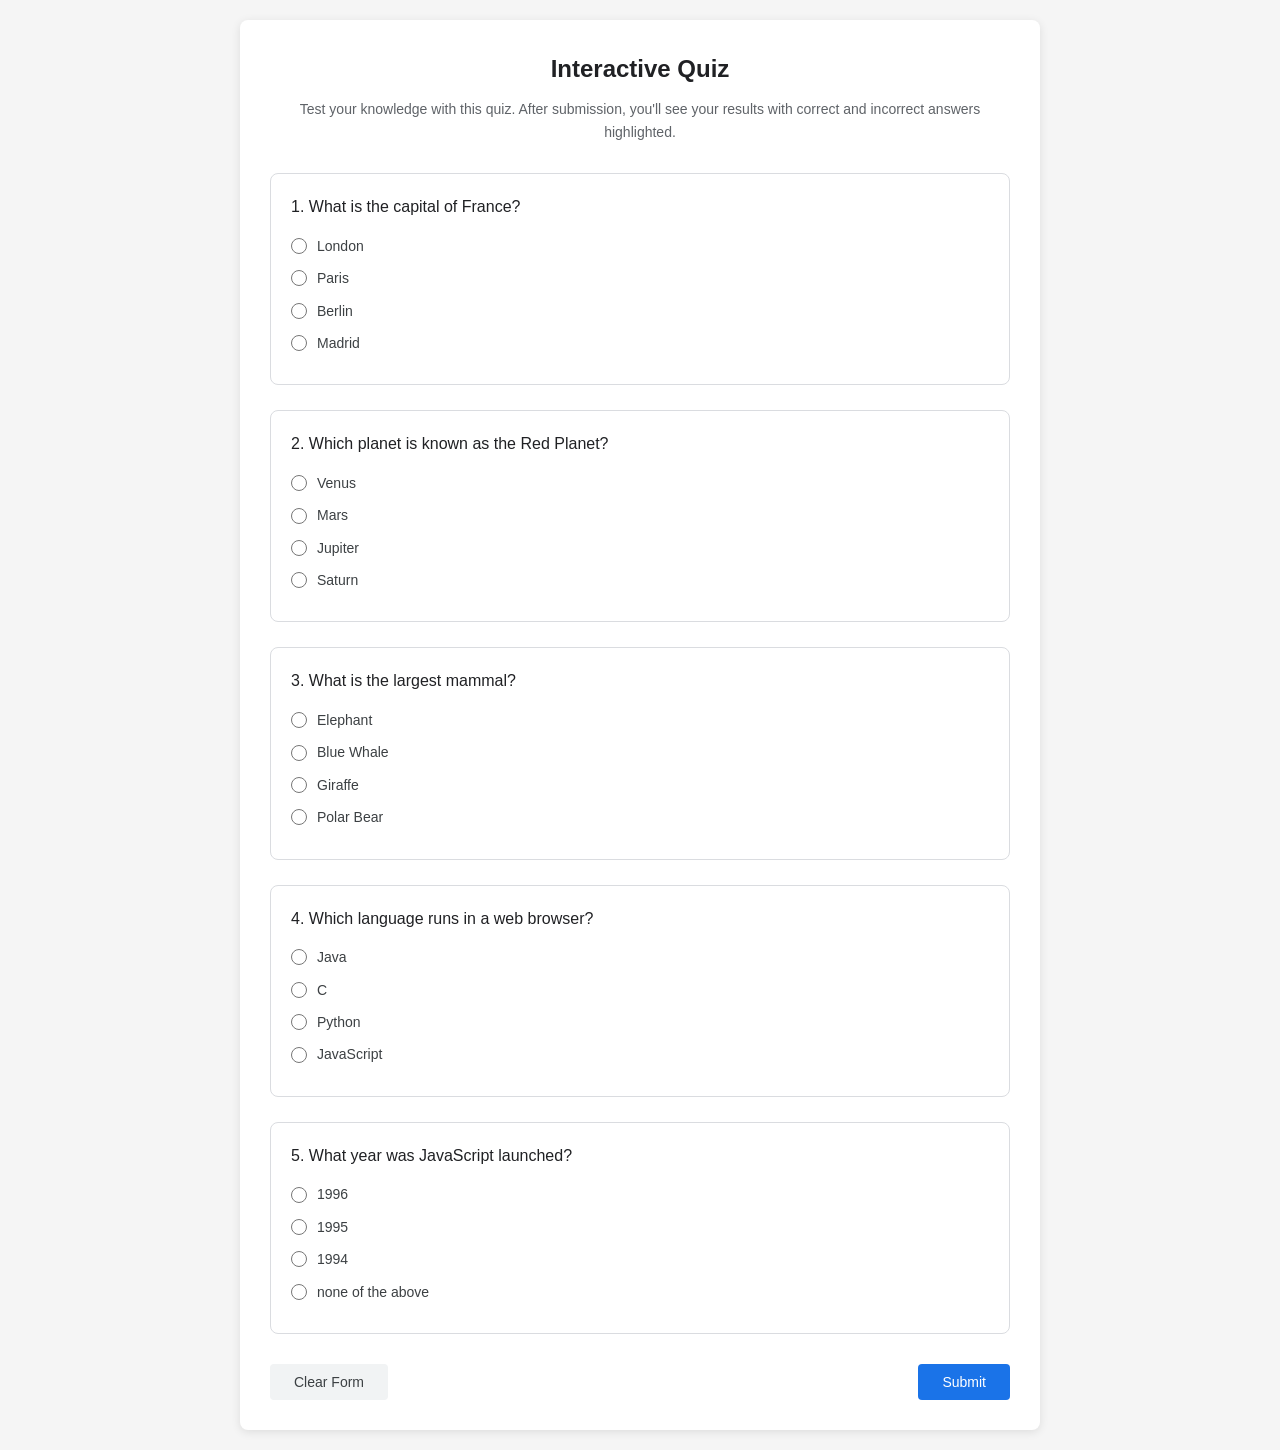
==== Users/Entreprenuership/Midterm/index.html @ be075874 "first version of multiple choice quiz" ====
<!DOCTYPE html>
<html lang="en">
<head>
    <meta charset="UTF-8">
    <meta name="viewport" content="width=device-width, initial-scale=1.0">
    <title>Interactive Quiz Form</title>
    <style>
        /* Reset and base styles */
        * {
            box-sizing: border-box;
            margin: 0;
            padding: 0;
            font-family: 'Roboto', Arial, sans-serif;
        }

        body {
            background-color: #f5f5f5;
            padding: 20px;
            line-height: 1.6;
        }

        /* BEM Block: form-container */
        .form-container {
            max-width: 800px;
            margin: 0 auto;
            background: white;
            padding: 30px;
            border-radius: 8px;
            box-shadow: 0 2px 10px rgba(0, 0, 0, 0.1);
        }

        /* BEM Block: quiz-header */
        .quiz-header {
            text-align: center;
            margin-bottom: 30px;
        }

        .quiz-header__title {
            color: #202124;
            font-size: 24px;
            margin-bottom: 10px;
        }

        .quiz-header__description {
            color: #5f6368;
            font-size: 14px;
        }

        /* BEM Block: question */
        .question {
            margin-bottom: 25px;
            padding: 20px;
            border: 1px solid #dadce0;
            border-radius: 8px;
            transition: all 0.3s ease;
        }

        .question--correct {
            border-left: 4px solid #34a853;
            background-color: #e6f4ea;
        }

        .question--incorrect {
            border-left: 4px solid #ea4335;
            background-color: #fce8e6;
        }

        .question__text {
            font-size: 16px;
            font-weight: 500;
            color: #202124;
            margin-bottom: 15px;
        }

        .question__required {
            color: #d93025;
            margin-left: 5px;
        }

        /* BEM Block: option */
        .option {
            display: flex;
            align-items: center;
            margin-bottom: 10px;
        }

        .option__input {
            margin-right: 10px;
            width: 16px;
            height: 16px;
        }

        .option__label {
            font-size: 14px;
            color: #3c4043;
        }

        /* BEM Block: form-actions */
        .form-actions {
            display: flex;
            justify-content: space-between;
            margin-top: 30px;
        }

        /* BEM Block: button */
        .button {
            padding: 10px 24px;
            border-radius: 4px;
            font-size: 14px;
            font-weight: 500;
            cursor: pointer;
            border: none;
            transition: background-color 0.3s;
        }

        .button--submit {
            background-color: #1a73e8;
            color: white;
        }

        .button--submit:hover {
            background-color: #1765cc;
        }

        .button--reset {
            background-color: #f1f3f4;
            color: #3c4043;
        }

        .button--reset:hover {
            background-color: #e8eaed;
        }

        /* BEM Block: results */
        .results {
            margin-top: 30px;
            padding: 20px;
            border-radius: 8px;
            background-color: #f8f9fa;
            display: none;
        }

        .results__title {
            font-size: 20px;
            margin-bottom: 15px;
            color: #202124;
        }

        .results__score {
            font-size: 18px;
            font-weight: 500;
            margin-bottom: 15px;
        }

        .results__score--highlight {
            color: #1a73e8;
        }

        /* Responsive adjustments */
        @media (max-width: 600px) {
            .form-container {
                padding: 15px;
            }

            .form-actions {
                flex-direction: column;
            }

            .button {
                width: 100%;
                margin-bottom: 10px;
            }
        }
    </style>
</head>
<body>
    <div class="form-container">
        <div class="quiz-header">
            <h1 class="quiz-header__title">Interactive Quiz</h1>
            <p class="quiz-header__description">Test your knowledge with this quiz. After submission, you'll see your results with correct and incorrect answers highlighted.</p>
        </div>

        <form id="quizForm">
            <!-- Questions will be added here by JavaScript -->
        </form>

        <div class="form-actions">
            <button type="button" class="button button--reset" id="resetBtn">Clear Form</button>
            <button type="submit" class="button button--submit" id="submitBtn">Submit</button>
        </div>

        <div class="results" id="resultsContainer">
            <h2 class="results__title">Quiz Results</h2>
            <div class="results__score">Your score: <span class="results__score--highlight" id="scoreDisplay">0</span> out of <span id="totalQuestionsDisplay">0</span></div>
            <div id="resultsDetails"></div>
        </div>
    </div>

    <script>
        document.addEventListener('DOMContentLoaded', function() {
            // Quiz data - you can modify or add more questions here
            const quizData = [
                {
                    question: "What is the capital of France?",
                    options: ["London", "Paris", "Berlin", "Madrid"],
                    correctAnswer: "Paris"
                },
                {
                    question: "Which planet is known as the Red Planet?",
                    options: ["Venus", "Mars", "Jupiter", "Saturn"],
                    correctAnswer: "Mars"
                },
                {
                    question: "What is the largest mammal?",
                    options: ["Elephant", "Blue Whale", "Giraffe", "Polar Bear"],
                    correctAnswer: "Blue Whale"
                },
                {
                    question: "Which language runs in a web browser?",
                    options: ["Java", "C", "Python", "JavaScript"],
                    correctAnswer: "JavaScript"
                },
                {
                    question: "What year was JavaScript launched?",
                    options: ["1996", "1995", "1994", "none of the above"],
                    correctAnswer: "1995"
                }
            ];

            const quizForm = document.getElementById('quizForm');
            const resultsContainer = document.getElementById('resultsContainer');
            const resultsDetails = document.getElementById('resultsDetails');
            const scoreDisplay = document.getElementById('scoreDisplay');
            const totalQuestionsDisplay = document.getElementById('totalQuestionsDisplay');
            const submitBtn = document.getElementById('submitBtn');
            const resetBtn = document.getElementById('resetBtn');

            // Render the quiz questions
            function renderQuiz() {
                quizForm.innerHTML = '';
                
                quizData.forEach((questionData, index) => {
                    const questionElement = document.createElement('div');
                    questionElement.className = 'question';
                    questionElement.id = `question-${index}`;
                    
                    const questionText = document.createElement('div');
                    questionText.className = 'question__text';
                    questionText.textContent = `${index + 1}. ${questionData.question}`;
                    
                    questionElement.appendChild(questionText);
                    
                    questionData.options.forEach((option, optionIndex) => {
                        const optionId = `q${index}-option${optionIndex}`;
                        
                        const optionContainer = document.createElement('div');
                        optionContainer.className = 'option';
                        
                        const input = document.createElement('input');
                        input.type = 'radio';
                        input.className = 'option__input';
                        input.name = `question-${index}`;
                        input.id = optionId;
                        input.value = option;
                        
                        const label = document.createElement('label');
                        label.className = 'option__label';
                        label.htmlFor = optionId;
                        label.textContent = option;
                        
                        optionContainer.appendChild(input);
                        optionContainer.appendChild(label);
                        questionElement.appendChild(optionContainer);
                    });
                    
                    quizForm.appendChild(questionElement);
                });
            }

            // Calculate and display results
            function showResults() {
                let score = 0;
                resultsDetails.innerHTML = '';
                
                quizData.forEach((questionData, index) => {
                    const questionElement = document.getElementById(`question-${index}`);
                    const selectedOption = document.querySelector(`input[name="question-${index}"]:checked`);
                    
                    // Reset question styling
                    questionElement.classList.remove('question--correct', 'question--incorrect');
                    
                    if (selectedOption) {
                        const isCorrect = selectedOption.value === questionData.correctAnswer;
                        
                        if (isCorrect) {
                            score++;
                            questionElement.classList.add('question--correct');
                        } else {
                            questionElement.classList.add('question--incorrect');
                        }
                        
                        // Add result details
                        const resultDetail = document.createElement('div');
                        resultDetail.className = 'question';
                        resultDetail.classList.add(isCorrect ? 'question--correct' : 'question--incorrect');
                        
                        const resultText = document.createElement('div');
                        resultText.className = 'question__text';
                        resultText.textContent = `${index + 1}. ${questionData.question}`;
                        
                        const userAnswer = document.createElement('p');
                        userAnswer.textContent = `Your answer: ${selectedOption.value}`;
                        userAnswer.style.margin = '5px 0';
                        userAnswer.style.color = isCorrect ? '#34a853' : '#ea4335';
                        
                        if (!isCorrect) {
                            const correctAnswer = document.createElement('p');
                            correctAnswer.textContent = `Correct answer: ${questionData.correctAnswer}`;
                            correctAnswer.style.margin = '5px 0';
                            correctAnswer.style.color = '#34a853';
                            resultDetail.appendChild(correctAnswer);
                        }
                        
                        resultDetail.appendChild(resultText);
                        resultDetail.appendChild(userAnswer);
                        resultsDetails.appendChild(resultDetail);
                    } else {
                        // No answer selected
                        questionElement.classList.add('question--incorrect');
                        
                        const resultDetail = document.createElement('div');
                        resultDetail.className = 'question question--incorrect';
                        
                        const resultText = document.createElement('div');
                        resultText.className = 'question__text';
                        resultText.textContent = `${index + 1}. ${questionData.question}`;
                        
                        const noAnswer = document.createElement('p');
                        noAnswer.textContent = 'You did not answer this question.';
                        noAnswer.style.margin = '5px 0';
                        noAnswer.style.color = '#ea4335';
                        
                        const correctAnswer = document.createElement('p');
                        correctAnswer.textContent = `Correct answer: ${questionData.correctAnswer}`;
                        correctAnswer.style.margin = '5px 0';
                        correctAnswer.style.color = '#34a853';
                        
                        resultDetail.appendChild(resultText);
                        resultDetail.appendChild(noAnswer);
                        resultDetail.appendChild(correctAnswer);
                        resultsDetails.appendChild(resultDetail);
                    }
                });
                
                // Display score
                scoreDisplay.textContent = score;
                totalQuestionsDisplay.textContent = quizData.length;
                resultsContainer.style.display = 'block';
                
                // Scroll to results
                resultsContainer.scrollIntoView({ behavior: 'smooth' });
            }

            // Reset the form
            function resetForm() {
                quizForm.reset();
                resultsContainer.style.display = 'none';
                
                // Reset question styling
                quizData.forEach((_, index) => {
                    const questionElement = document.getElementById(`question-${index}`);
                    questionElement.classList.remove('question--correct', 'question--incorrect');
                });
            }

            // Event listeners
            submitBtn.addEventListener('click', showResults);
            resetBtn.addEventListener('click', resetForm);

            // Initialize the quiz
            renderQuiz();
        });
    </script>
</body>
</html>
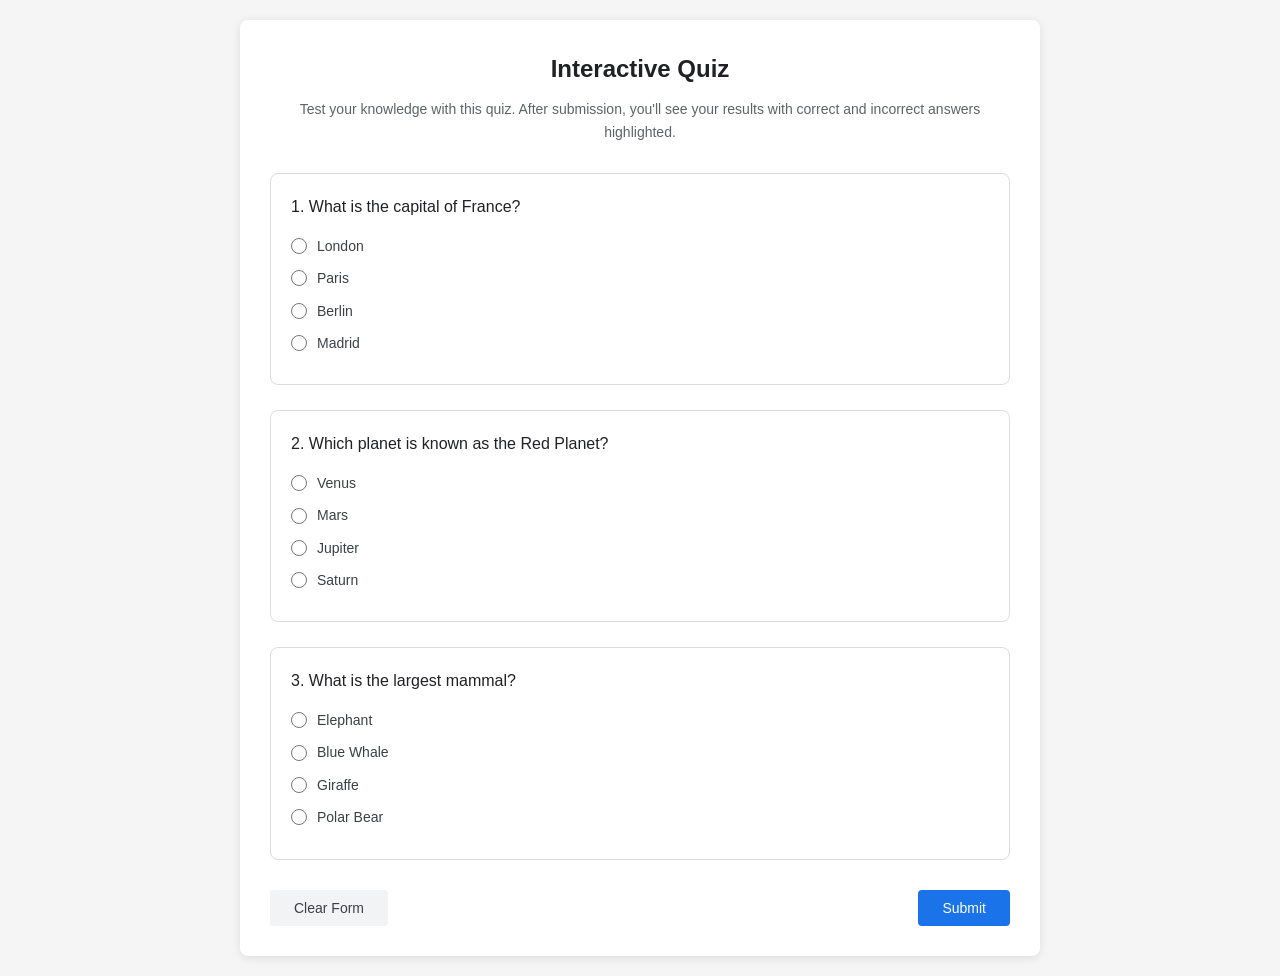
==== commit bbb5045a: "changing version" ====
--- a/Users/Entreprenuership/Midterm/index.html
+++ b/Users/Entreprenuership/Midterm/index.html
@@ -5,7 +5,6 @@
     <meta name="viewport" content="width=device-width, initial-scale=1.0">
     <title>Interactive Quiz Form</title>
     <style>
-        /* Reset and base styles */
         * {
             box-sizing: border-box;
             margin: 0;
@@ -19,7 +18,6 @@
             line-height: 1.6;
         }
 
-        /* BEM Block: form-container */
         .form-container {
             max-width: 800px;
             margin: 0 auto;
@@ -29,7 +27,6 @@
             box-shadow: 0 2px 10px rgba(0, 0, 0, 0.1);
         }
 
-        /* BEM Block: quiz-header */
         .quiz-header {
             text-align: center;
             margin-bottom: 30px;
@@ -46,7 +43,6 @@
             font-size: 14px;
         }
 
-        /* BEM Block: question */
         .question {
             margin-bottom: 25px;
             padding: 20px;
@@ -77,7 +73,6 @@
             margin-left: 5px;
         }
 
-        /* BEM Block: option */
         .option {
             display: flex;
             align-items: center;
@@ -95,14 +90,12 @@
             color: #3c4043;
         }
 
-        /* BEM Block: form-actions */
         .form-actions {
             display: flex;
             justify-content: space-between;
             margin-top: 30px;
         }
 
-        /* BEM Block: button */
         .button {
             padding: 10px 24px;
             border-radius: 4px;
@@ -131,7 +124,6 @@
             background-color: #e8eaed;
         }
 
-        /* BEM Block: results */
         .results {
             margin-top: 30px;
             padding: 20px;
@@ -156,7 +148,20 @@
             color: #1a73e8;
         }
 
-        /* Responsive adjustments */
+        .loading {
+            text-align: center;
+            padding: 20px;
+            font-size: 18px;
+            color: #5f6368;
+        }
+
+        .error-message {
+            color: #d93025;
+            text-align: center;
+            padding: 20px;
+            font-size: 16px;
+        }
+
         @media (max-width: 600px) {
             .form-container {
                 padding: 15px;
@@ -180,11 +185,12 @@
             <p class="quiz-header__description">Test your knowledge with this quiz. After submission, you'll see your results with correct and incorrect answers highlighted.</p>
         </div>
 
-        <form id="quizForm">
-            <!-- Questions will be added here by JavaScript -->
-        </form>
-
-        <div class="form-actions">
+        <div class="loading" id="loadingIndicator">Loading questions...</div>
+        <div class="error-message" id="errorMessage" style="display: none;"></div>
+
+        <form id="quizForm" style="display: none;"></form>
+
+        <div class="form-actions" id="formActions" style="display: none;">
             <button type="button" class="button button--reset" id="resetBtn">Clear Form</button>
             <button type="submit" class="button button--submit" id="submitBtn">Submit</button>
         </div>
@@ -198,35 +204,6 @@
 
     <script>
         document.addEventListener('DOMContentLoaded', function() {
-            // Quiz data - you can modify or add more questions here
-            const quizData = [
-                {
-                    question: "What is the capital of France?",
-                    options: ["London", "Paris", "Berlin", "Madrid"],
-                    correctAnswer: "Paris"
-                },
-                {
-                    question: "Which planet is known as the Red Planet?",
-                    options: ["Venus", "Mars", "Jupiter", "Saturn"],
-                    correctAnswer: "Mars"
-                },
-                {
-                    question: "What is the largest mammal?",
-                    options: ["Elephant", "Blue Whale", "Giraffe", "Polar Bear"],
-                    correctAnswer: "Blue Whale"
-                },
-                {
-                    question: "Which language runs in a web browser?",
-                    options: ["Java", "C", "Python", "JavaScript"],
-                    correctAnswer: "JavaScript"
-                },
-                {
-                    question: "What year was JavaScript launched?",
-                    options: ["1996", "1995", "1994", "none of the above"],
-                    correctAnswer: "1995"
-                }
-            ];
-
             const quizForm = document.getElementById('quizForm');
             const resultsContainer = document.getElementById('resultsContainer');
             const resultsDetails = document.getElementById('resultsDetails');
@@ -234,8 +211,33 @@
             const totalQuestionsDisplay = document.getElementById('totalQuestionsDisplay');
             const submitBtn = document.getElementById('submitBtn');
             const resetBtn = document.getElementById('resetBtn');
-
-            // Render the quiz questions
+            const loadingIndicator = document.getElementById('loadingIndicator');
+            const errorMessage = document.getElementById('errorMessage');
+            const formActions = document.getElementById('formActions');
+
+            let quizData = []; 
+
+            async function loadQuizData() {
+                try {
+                    const response = await fetch('./questions.json'); 
+                    if (!response.ok) {
+                        throw new Error(`HTTP error! status: ${response.status}`);
+                    }
+                    quizData = await response.json();
+
+                    loadingIndicator.style.display = 'none';
+                    quizForm.style.display = 'block';
+                    formActions.style.display = 'flex';
+                    
+                    renderQuiz();
+                } catch (error) {
+                    console.error('Error loading quiz data:', error);
+                    loadingIndicator.style.display = 'none';
+                    errorMessage.textContent = 'Failed to load questions. Please try again later.';
+                    errorMessage.style.display = 'block';
+                }
+            }
+
             function renderQuiz() {
                 quizForm.innerHTML = '';
                 
@@ -277,7 +279,6 @@
                 });
             }
 
-            // Calculate and display results
             function showResults() {
                 let score = 0;
                 resultsDetails.innerHTML = '';
@@ -286,7 +287,6 @@
                     const questionElement = document.getElementById(`question-${index}`);
                     const selectedOption = document.querySelector(`input[name="question-${index}"]:checked`);
                     
-                    // Reset question styling
                     questionElement.classList.remove('question--correct', 'question--incorrect');
                     
                     if (selectedOption) {
@@ -299,7 +299,6 @@
                             questionElement.classList.add('question--incorrect');
                         }
                         
-                        // Add result details
                         const resultDetail = document.createElement('div');
                         resultDetail.className = 'question';
                         resultDetail.classList.add(isCorrect ? 'question--correct' : 'question--incorrect');
@@ -325,7 +324,6 @@
                         resultDetail.appendChild(userAnswer);
                         resultsDetails.appendChild(resultDetail);
                     } else {
-                        // No answer selected
                         questionElement.classList.add('question--incorrect');
                         
                         const resultDetail = document.createElement('div');
@@ -352,33 +350,27 @@
                     }
                 });
                 
-                // Display score
                 scoreDisplay.textContent = score;
                 totalQuestionsDisplay.textContent = quizData.length;
                 resultsContainer.style.display = 'block';
                 
-                // Scroll to results
                 resultsContainer.scrollIntoView({ behavior: 'smooth' });
             }
 
-            // Reset the form
             function resetForm() {
                 quizForm.reset();
                 resultsContainer.style.display = 'none';
                 
-                // Reset question styling
                 quizData.forEach((_, index) => {
                     const questionElement = document.getElementById(`question-${index}`);
                     questionElement.classList.remove('question--correct', 'question--incorrect');
                 });
             }
 
-            // Event listeners
             submitBtn.addEventListener('click', showResults);
             resetBtn.addEventListener('click', resetForm);
 
-            // Initialize the quiz
-            renderQuiz();
+            loadQuizData();
         });
     </script>
 </body>
